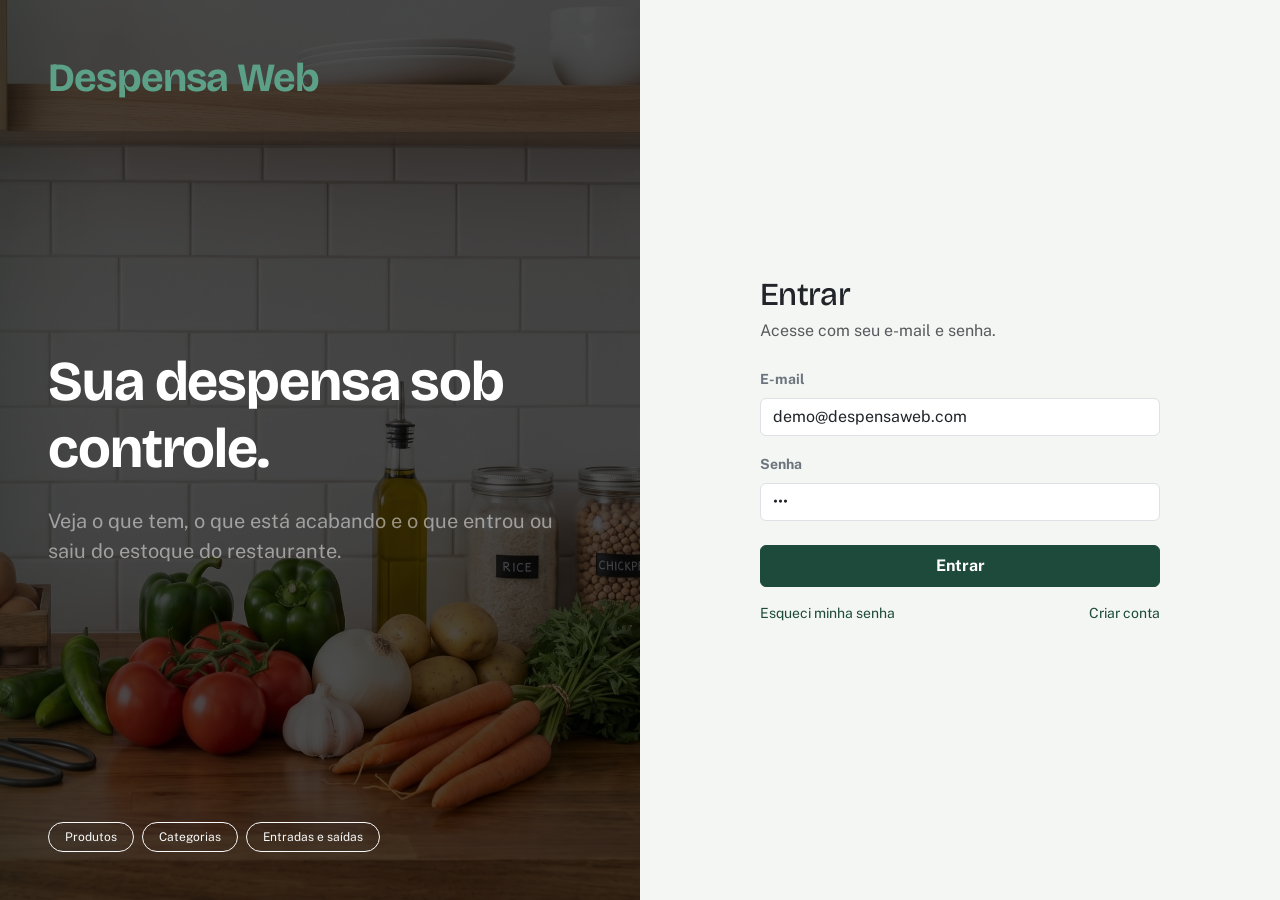
==== front-end/pages/index.html @ 5e9766cb "Frontend inicial (Sujeito a alterações)" ====
<!DOCTYPE html>
<html lang="pt-BR">
<head>
    <meta charset="utf-8">
    <meta name="viewport" content="width=device-width, initial-scale=1">
    <title>Entrar · Despensa Web</title>
    <link href="https://cdn.jsdelivr.net/npm/bootstrap@5.3.3/dist/css/bootstrap.min.css" rel="stylesheet">
    <link rel="stylesheet" href="../assets/css/style.css">
</head>
<body>
    <div class="row g-0 auth-wrapper">
        <div class="col-lg-6 auth-hero auth-bg p-5 d-none d-lg-flex flex-column justify-content-between">
            <div class="brand-text fs-1 fw-bold d-flex align-items-center gap-2"  style="color: var(--pine-light);">
                Despensa Web
            </div>
            <div>
                <h1 class="display-4 fw-bold mb-4">Sua despensa sob controle.</h1>
                <p class="fs-5 text-white-50">Veja o que tem, o que está acabando e o que entrou ou saiu do estoque do restaurante.</p>
            </div>
            <div class="d-flex gap-2 flex-wrap">
                <span class="badge border border-light text-light rounded-pill px-3 py-2 fw-normal">Produtos</span>
                <span class="badge border border-light text-light rounded-pill px-3 py-2 fw-normal">Categorias</span>
                <span class="badge border border-light text-light rounded-pill px-3 py-2 fw-normal">Entradas e saídas</span>
            </div>
        </div>
        <div class="col-lg-6 d-flex align-items-center justify-content-center p-4">
            <div style="width: 100%; max-width: 400px;">
                
            <h2 class="mb-1">Entrar</h2>
            <p class="text-muted mb-4">Acesse com seu e-mail e senha.</p>
            <form action="inicio.html">
                <div class="mb-3">
                    <label class="form-label fw-bold small text-secondary">E-mail</label>
                    <input type="email" class="form-control" required value="demo@despensaweb.com">
                </div>
                <div class="mb-4">
                    <label class="form-label fw-bold small text-secondary">Senha</label>
                    <input type="password" class="form-control" required value="123">
                </div>
                <button type="submit" class="btn btn-primary w-100 py-2 fw-bold">Entrar</button>
                <div class="d-flex justify-content-between mt-3 small">
                    <a href="esqueci-senha.html" class="text-decoration-none text-primary">Esqueci minha senha</a>
                    <a href="cadastro.html" class="text-decoration-none text-primary">Criar conta</a>
                </div>
            </form>
        
            </div>
        </div>
    </div>
</body>
</html>
---- front-end/assets/css/style.css ----
@import url('https://fonts.googleapis.com/css2?family=Bricolage+Grotesque:wght@600;700&family=Public+Sans:wght@400;600&display=swap');

:root {
    --pine: #1d4a3a;
    --pine-hover: #2b6650;
    --mint: #e4f0e9;
    --saf: #f2b134;
    --pine-light: #5ba087;
    --bg: #f4f6f3;
    --font-heading: 'Bricolage Grotesque', sans-serif;
    --font-body: 'Public Sans', sans-serif;
}

body {
    font-family: var(--font-body);
    background-color: var(--bg);
}

h1, h2, h3, h4, h5, h6, .navbar-brand, .brand-text {
    font-family: var(--font-heading);
    letter-spacing: -0.02em;
}

/* Sobrescrevendo a cor primária do Bootstrap */
.btn-primary {
    background-color: var(--pine);
    border-color: var(--pine);
}
.btn-primary:hover {
    background-color: var(--pine-hover);
    border-color: var(--pine-hover);
}

.text-primary { color: var(--pine) !important; }
.bg-primary { background-color: var(--pine) !important; }

/* Sidebar */
.sidebar {
    width: 260px;
    height: 100vh;
    position: sticky;
    top: 0;
    background-color: var(--pine);
}
.sidebar .nav-link {
    color: #cfe3d8;
    margin-bottom: 4px;
    border-radius: 8px;
    display: flex;
    align-items: center;
    gap: 10px;
}
.sidebar .nav-link:hover {
    background-color: rgba(255, 255, 255, 0.1);
    color: white;
}
.sidebar .nav-link.active {
    background-color: white;
    color: var(--pine);
    font-weight: 600;
}
.brand-icon {
    width: 36px;
    height: 36px;
    background-color: var(--saf);
    border-radius: 10px;
    display: flex;
    align-items: center;
    justify-content: center;
    font-style: normal;
    font-size: 20px;
}

/* Auth Pages */
.auth-wrapper {
    min-height: 100vh;
}

.auth-bg { 
    background-image: url('../img/fundo.jpg');
    background-color: rgba(0, 0, 0, 0.7); /* O 0.6 é a intensidade da escuridão (de 0 a 1) */
    background-blend-mode: multiply; /* Mistura a cor preta com a imagem */
    background-size: cover;
    background-position: center;
    background-repeat: no-repeat;
    color: white; 
}

.auth-hero {
    /* background: linear-gradient(160deg, var(--pine), #143629); */
    color: white;
}

/* Cards & Tables */
.card {
    border-radius: 12px;
    border: 1px solid #e2e7e2;
    box-shadow: none;
}
.table > :not(caption) > * > * {
    padding: 12px 16px;
    vertical-align: middle;
}
.badge-soft-success { background-color: #d9f0e2; color: #1e6e43; }
.badge-soft-warning { background-color: #fdeccb; color: #8a5a00; }
.badge-soft-danger { background-color: #f9d9d6; color: #9d2a23; }

/* Custom Progress Bar */
.progress { height: 12px; border-radius: 10px; background-color: var(--mint); }
.progress-bar { border-radius: 10px; }
.bg-success-custom { background-color: #2f8f5b; }
.bg-warning-custom { background-color: var(--saf); }
.bg-danger-custom { background-color: #d6453d; }
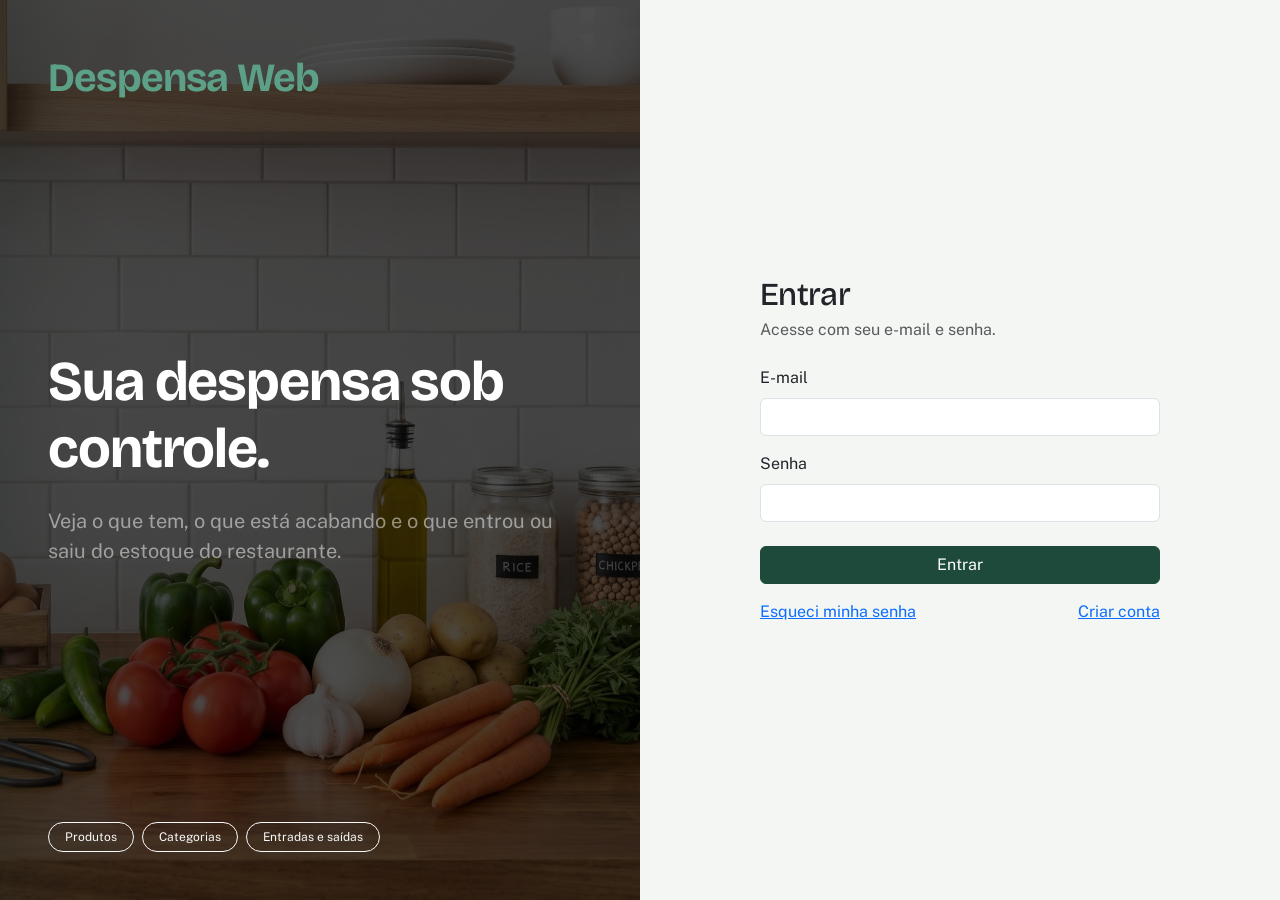
==== commit 0a905aae: "feat: Integração do login e dashboard" ====
--- a/front-end/pages/index.html
+++ b/front-end/pages/index.html
@@ -26,26 +26,34 @@
         <div class="col-lg-6 d-flex align-items-center justify-content-center p-4">
             <div style="width: 100%; max-width: 400px;">
                 
-            <h2 class="mb-1">Entrar</h2>
-            <p class="text-muted mb-4">Acesse com seu e-mail e senha.</p>
-            <form action="inicio.html">
-                <div class="mb-3">
-                    <label class="form-label fw-bold small text-secondary">E-mail</label>
-                    <input type="email" class="form-control" required value="demo@despensaweb.com">
-                </div>
-                <div class="mb-4">
-                    <label class="form-label fw-bold small text-secondary">Senha</label>
-                    <input type="password" class="form-control" required value="123">
-                </div>
-                <button type="submit" class="btn btn-primary w-100 py-2 fw-bold">Entrar</button>
-                <div class="d-flex justify-content-between mt-3 small">
-                    <a href="esqueci-senha.html" class="text-decoration-none text-primary">Esqueci minha senha</a>
-                    <a href="cadastro.html" class="text-decoration-none text-primary">Criar conta</a>
-                </div>
-            </form>
+                <h2 class="mb-1">Entrar</h2>
+                <p class="text-muted mb-4">Acesse com seu e-mail e senha.</p>
+                <form id="form-login">
+                    <div class="mb-3">
+                        <label for="email" class="form-label">E-mail</label>
+                        <input id="email" type="email" class="form-control" autocomplete="username" required>
+                    </div>
+
+                    <div class="mb-4">
+                        <label for="senha" class="form-label">Senha</label>
+                        <input id="senha" type="password" class="form-control" autocomplete="current-password" required>
+                    </div>
+
+                    <p id="erro-login" class="text-danger" role="alert"></p>
+
+                    <button id="botao-login" type="submit" class="btn btn-primary w-100">
+                        Entrar
+                    </button>
+
+                    <div class="d-flex justify-content-between mt-3">
+                        <a href="esqueci-senha.html">Esqueci minha senha</a>
+                        <a href="cadastro.html">Criar conta</a>
+                    </div>
+                </form>
         
             </div>
         </div>
     </div>
+    <script src="../assets/js/login.js"></script>
 </body>
 </html>
--- a/front-end/assets/css/style.css
+++ b/front-end/assets/css/style.css
@@ -111,3 +111,95 @@
 .bg-success-custom { background-color: #2f8f5b; }
 .bg-warning-custom { background-color: var(--saf); }
 .bg-danger-custom { background-color: #d6453d; }
+
+/* Gráfico de estoque */
+.stock-chart-card {
+    padding: 26px;
+    overflow: hidden;
+    background: #fff;
+    border-color: #dfe8df;
+    box-shadow: 0 5px 22px rgba(29, 74, 58, 0.035);
+}
+.stock-chart-header { display: flex; justify-content: space-between; align-items: center; gap: 20px; }
+.stock-chart-eyebrow {
+    display: block;
+    margin-bottom: 8px;
+    font-size: 10px;
+    font-weight: 600;
+    letter-spacing: 0.13em;
+    color: #6d8a76;
+}
+.stock-chart-header h4 { margin: 0 0 7px; color: var(--pine); font-size: 23px; }
+.stock-chart-header p { margin: 0; color: #7b887f; font-size: 12px; line-height: 1.6; }
+.stock-chart-filter { flex: 0 0 105px; }
+.stock-chart-filter label { display: block; margin-bottom: 6px; font-size: 11px; color: #758478; }
+.stock-chart-filter select {
+    border-radius: 9px;
+    border-color: #e1e9e1;
+    background-color: #f7faf6;
+    color: var(--pine);
+    font-size: 12px;
+    font-weight: 600;
+    min-height: 38px;
+}
+.stock-chart-filter select:focus { border-color: #5ba087; box-shadow: 0 0 0 3px rgba(91, 160, 135, 0.15); }
+.stock-chart-meta {
+    display: flex;
+    justify-content: space-between;
+    align-items: center;
+    margin: 22px 0 12px;
+    padding-top: 16px;
+    border-top: 1px solid #edf1ec;
+}
+.stock-chart-count { padding: 4px 10px; border-radius: 6px; background: #edf4ed; color: #58715e; font-size: 11px; font-weight: 600; }
+.stock-chart-refresh {
+    display: inline-flex;
+    gap: 6px;
+    align-items: center;
+    border: 0;
+    border-radius: 6px;
+    padding: 6px 8px;
+    background: transparent;
+    color: #627f6b;
+    font-size: 11px;
+    font-weight: 600;
+}
+.stock-chart-refresh:hover { background: #edf4ed; color: var(--pine); }
+.stock-chart-refresh:focus-visible { outline: 2px solid var(--pine-light); outline-offset: 2px; }
+.stock-chart-refresh:disabled { opacity: 0.5; cursor: wait; }
+.stock-chart-scroll { max-height: 420px; overflow-y: auto; scrollbar-width: thin; scrollbar-color: #cfddd1 transparent; }
+.stock-chart-canvas { position: relative; height: 300px; }
+.stock-chart-message {
+    margin: 18px 0;
+    padding: 24px 16px;
+    border: 1px dashed #dce7dd;
+    border-radius: 10px;
+    background: #f8fbf7;
+    color: #718076;
+    text-align: center;
+    font-size: 13px;
+}
+.stock-chart-legend {
+    display: flex;
+    flex-wrap: wrap;
+    gap: 10px 18px;
+    margin-top: auto;
+    padding-top: 18px;
+    border-top: 1px solid #edf1ec;
+    color: #7a887e;
+    font-size: 10px;
+}
+.stock-chart-legend span { display: inline-flex; align-items: center; gap: 6px; }
+.stock-chart-dot { display: inline-block; width: 7px; height: 7px; border-radius: 50%; }
+.stock-chart-dot-ok { background: #36755b; }
+.stock-chart-dot-low { background: #dfa43d; }
+.stock-chart-dot-empty { background: #cb6a60; }
+.stock-chart-minimum { display: inline-block; width: 13px; height: 4px; border-radius: 2px; background: #d9e2dc; }
+@media (max-width: 575.98px) {
+    .stock-chart-card { padding: 18px; }
+    .stock-chart-header { align-items: flex-start; flex-wrap: wrap; gap: 12px; }
+    .stock-chart-header h4 { font-size: 21px; }
+    .stock-chart-filter { flex-basis: 100%; }
+    .stock-chart-filter select { max-width: 160px; }
+    .stock-chart-legend { gap: 10px 12px; }
+}
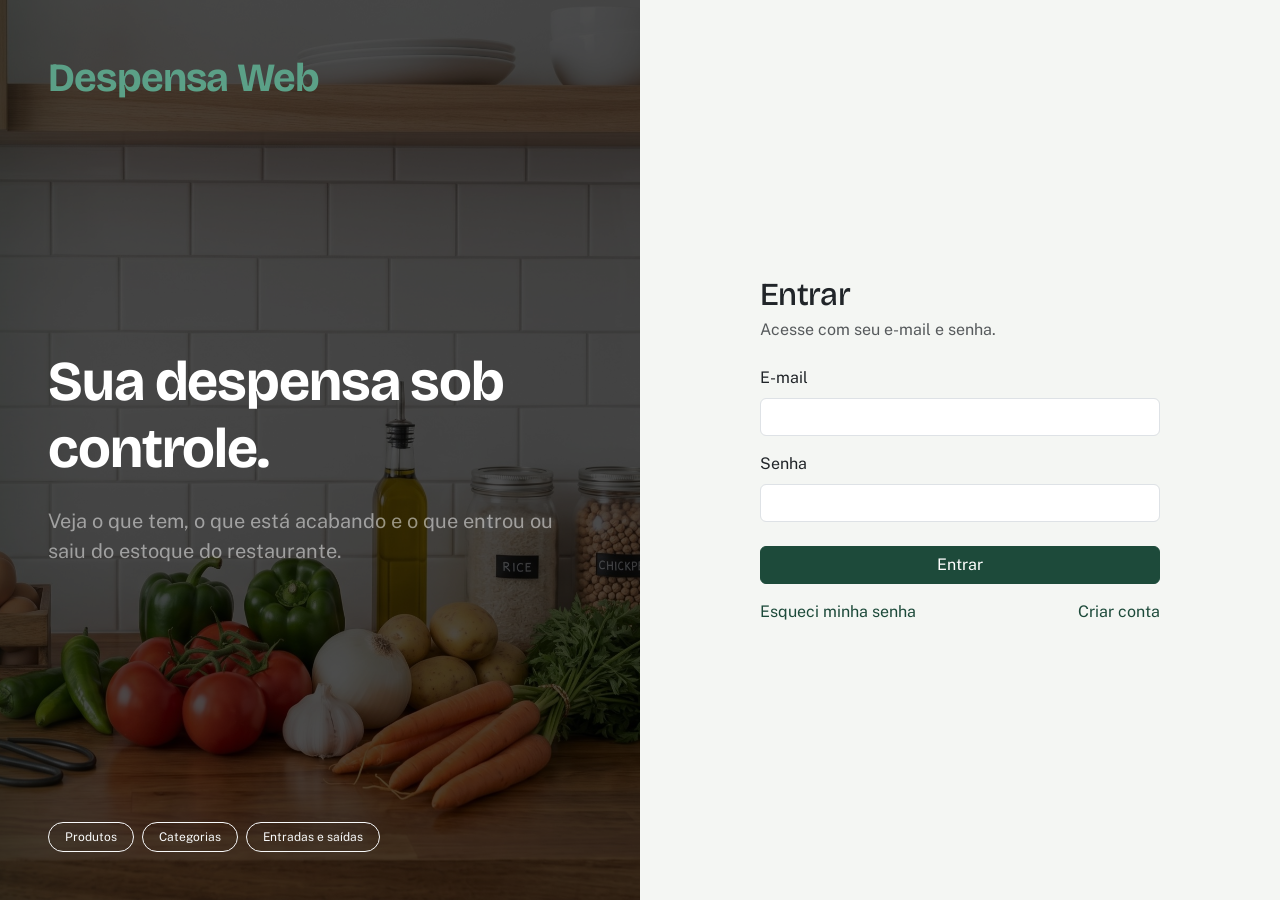
==== commit ecae8d0e: "style: Adicionado uma classe de estilo nos link de index.html e retirado o ícone de Despensa Web em " ====
--- a/front-end/pages/index.html
+++ b/front-end/pages/index.html
@@ -46,8 +46,8 @@
                     </button>
 
                     <div class="d-flex justify-content-between mt-3">
-                        <a href="esqueci-senha.html">Esqueci minha senha</a>
-                        <a href="cadastro.html">Criar conta</a>
+                        <a class="text-decoration-none text-primary" href="esqueci-senha.html">Esqueci minha senha</a>
+                        <a class="text-decoration-none text-primary" href="cadastro.html">Criar conta</a>
                     </div>
                 </form>
         
